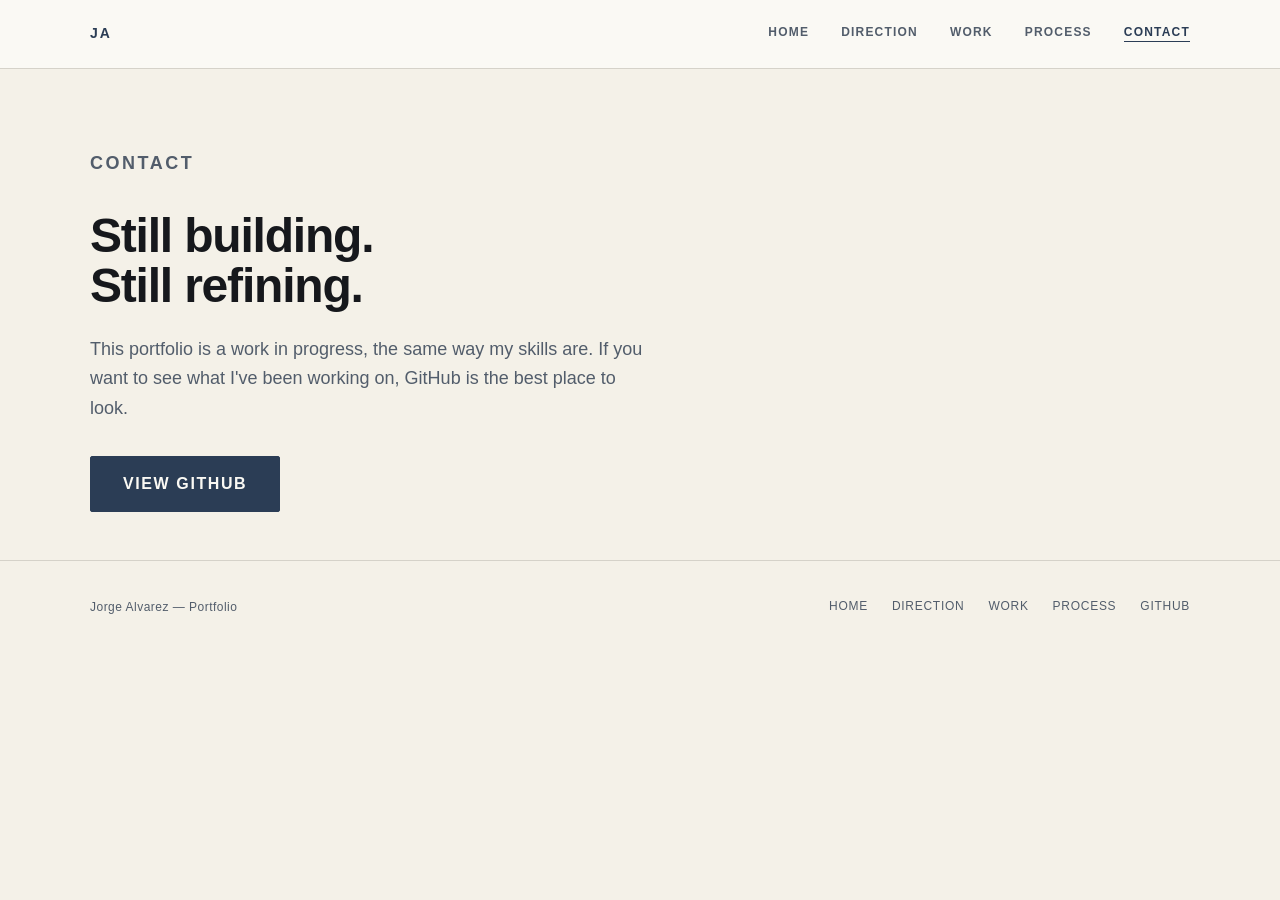
==== contact.html @ 1d18a146 "Rebuild portfolio as multi-page site" ====
<!DOCTYPE html>
<html lang="en">
<head>
    <meta charset="UTF-8">
    <meta name="viewport" content="width=device-width, initial-scale=1.0">
    <meta name="description" content="Jorge Alvarez — Contact.">
    <title>Contact — Jorge Alvarez</title>
    <link rel="stylesheet" href="styles.css">
</head>
<body>

    <nav class="navbar">
        <div class="container">
            <div class="nav-brand">JA</div>
            <ul class="nav-menu">
                <li><a href="index.html">Home</a></li>
                <li><a href="direction.html">Direction</a></li>
                <li><a href="work.html">Work</a></li>
                <li><a href="process.html">Process</a></li>
                <li><a href="contact.html">Contact</a></li>
            </ul>
        </div>
    </nav>

    <section class="contact-section">
        <div class="container">
            <div class="contact-body">
                <p class="section-label">Contact</p>
                <h1>Still building.<br>Still refining.</h1>
                <p>This portfolio is a work in progress, the same way my skills are. If you want to see what I've been working on, GitHub is the best place to look.</p>
                <div class="contact-actions">
                    <a href="https://github.com/jdalvarez69" class="btn btn-primary btn-lg" target="_blank" rel="noopener noreferrer">View GitHub</a>
                </div>
            </div>
        </div>
    </section>

    <footer class="footer">
        <div class="container">
            <p>Jorge Alvarez — Portfolio</p>
            <ul class="footer-links">
                <li><a href="index.html">Home</a></li>
                <li><a href="direction.html">Direction</a></li>
                <li><a href="work.html">Work</a></li>
                <li><a href="process.html">Process</a></li>
                <li><a href="https://github.com/jdalvarez69" target="_blank" rel="noopener noreferrer">GitHub</a></li>
            </ul>
        </div>
    </footer>

    <script src="script.js"></script>
</body>
</html>
---- styles.css ----
/* =============================================
   SHARED STYLES — Jorge Alvarez Portfolio
   Used by: index.html, direction.html,
            work.html, process.html, contact.html
   ============================================= */

/* ----- Reset ----- */
*, *::before, *::after {
    margin: 0;
    padding: 0;
    box-sizing: border-box;
}

/* ----- Design Tokens ----- */
:root {
    --color-bg:        #f4f1e8;
    --color-surface:   #faf9f4;
    --color-text:      #16181c;
    --color-muted:     #525d6b;
    --color-accent:    #2b3d55;
    --color-accent2:   #4a6280;
    --color-border:    #d5d2c9;
    --color-tag-bg:    #edeae0;

    --font-sans: "Avenir Next", "Segoe UI", "Helvetica Neue", Arial, sans-serif;

    --text-xs:   0.75rem;
    --text-sm:   0.875rem;
    --text-base: 1rem;
    --text-lg:   1.125rem;
    --text-xl:   1.3rem;
    --text-h2:   clamp(1.5rem, 2.8vw, 2.1rem);
    --text-h1:   clamp(2.4rem, 5.5vw, 4.2rem);

    --sp-1: 0.5rem;
    --sp-2: 1rem;
    --sp-3: 1.5rem;
    --sp-4: 2rem;
    --sp-5: 3rem;
    --sp-6: 5rem;

    --radius: 2px;
    --transition: 140ms ease;
}

/* ----- Base ----- */
html { scroll-behavior: smooth; }

body {
    font-family: var(--font-sans);
    font-size: var(--text-base);
    line-height: 1.65;
    color: var(--color-text);
    background: var(--color-bg);
}

a {
    color: inherit;
    text-decoration: none;
}

img {
    display: block;
    max-width: 100%;
}

/* ----- Layout ----- */
.container {
    width: min(1100px, 92%);
    margin: 0 auto;
}

/* ----- Navigation ----- */
.navbar {
    position: sticky;
    top: 0;
    z-index: 40;
    background: var(--color-surface);
    border-bottom: 1px solid var(--color-border);
    transition: border-color var(--transition);
}

.navbar.scrolled {
    border-bottom-color: #b8b5ac;
}

.navbar .container {
    min-height: 68px;
    display: flex;
    align-items: center;
    justify-content: space-between;
    gap: var(--sp-3);
}

.nav-brand {
    font-size: var(--text-sm);
    font-weight: 800;
    letter-spacing: 0.14em;
    text-transform: uppercase;
    color: var(--color-accent);
    flex-shrink: 0;
}

.nav-menu {
    list-style: none;
    display: flex;
    gap: var(--sp-4);
}

.nav-menu a {
    font-size: var(--text-xs);
    font-weight: 600;
    letter-spacing: 0.1em;
    text-transform: uppercase;
    color: var(--color-muted);
    transition: color var(--transition);
    padding-bottom: 2px;
    border-bottom: 1px solid transparent;
}

.nav-menu a:hover {
    color: var(--color-text);
}

.nav-menu a.active {
    color: var(--color-accent);
    border-bottom-color: var(--color-accent);
}

/* ----- Typography ----- */
h1 {
    font-size: var(--text-h1);
    line-height: 1.04;
    letter-spacing: -0.025em;
    font-weight: 700;
}

h2 {
    font-size: var(--text-h2);
    line-height: 1.2;
    letter-spacing: -0.015em;
    font-weight: 700;
    margin-bottom: var(--sp-3);
}

h3 {
    font-size: var(--text-sm);
    font-weight: 700;
    letter-spacing: 0.08em;
    text-transform: uppercase;
    color: var(--color-muted);
    margin-bottom: var(--sp-2);
}

p { margin-bottom: var(--sp-2); }
p:last-child { margin-bottom: 0; }

ul { padding-left: 1.1rem; }
li { margin-bottom: 0.4rem; line-height: 1.5; }

/* ----- Sections ----- */
.section { padding: var(--sp-5) 0; }

.section-label {
    font-size: var(--text-xs);
    font-weight: 700;
    letter-spacing: 0.14em;
    text-transform: uppercase;
    color: var(--color-muted);
    margin-bottom: var(--sp-2);
}

.section-rule {
    border: none;
    border-top: 1px solid var(--color-border);
    margin: var(--sp-5) 0;
}

.section-intro {
    max-width: 680px;
    color: var(--color-muted);
    font-size: var(--text-lg);
    margin-bottom: var(--sp-4);
}

/* ----- Buttons ----- */
.btn {
    display: inline-block;
    border: 1px solid var(--color-accent);
    padding: 0.7rem 1.4rem;
    font-size: var(--text-xs);
    font-weight: 700;
    letter-spacing: 0.1em;
    text-transform: uppercase;
    transition: background var(--transition), color var(--transition);
    border-radius: var(--radius);
    cursor: pointer;
}

.btn-primary {
    background: var(--color-accent);
    color: #faf9f4;
}

.btn-primary:hover {
    background: #1d2d42;
}

.btn-outline {
    background: transparent;
    color: var(--color-accent);
}

.btn-outline:hover {
    background: var(--color-accent);
    color: #faf9f4;
}

/* ----- Tags ----- */
.tag {
    display: inline-block;
    background: var(--color-tag-bg);
    border: 1px solid var(--color-border);
    padding: 0.2rem 0.6rem;
    font-size: var(--text-xs);
    letter-spacing: 0.06em;
    color: var(--color-muted);
    border-radius: var(--radius);
}

/* ----- Status label ----- */
.status {
    display: inline-block;
    font-size: var(--text-xs);
    font-weight: 700;
    letter-spacing: 0.1em;
    text-transform: uppercase;
    padding: 0.2rem 0.55rem;
    border-radius: var(--radius);
}

.status-completed {
    background: #e5f0e5;
    color: #2f6030;
}

.status-current {
    background: #e5ecf5;
    color: var(--color-accent);
}

.status-concept {
    background: var(--color-tag-bg);
    color: var(--color-muted);
}

/* ----- Surface cards ----- */
.card {
    background: var(--color-surface);
    border: 1px solid var(--color-border);
    padding: var(--sp-3);
    border-radius: var(--radius);
}

/* ----- Visual Panel (abstract placeholder) ----- */
.visual-panel {
    background: var(--color-surface);
    border: 1px solid var(--color-border);
    border-radius: var(--radius);
    overflow: hidden;
    position: relative;
}

.visual-panel-inner {
    padding: var(--sp-4);
    display: grid;
    gap: var(--sp-2);
}

.vp-row {
    display: flex;
    gap: var(--sp-2);
    align-items: flex-start;
}

.vp-block {
    background: var(--color-tag-bg);
    border: 1px solid var(--color-border);
    border-radius: var(--radius);
    flex: 1;
    height: 38px;
}

.vp-block-sm {
    flex: 0 0 28px;
    height: 28px;
    background: #d5d2c9;
}

.vp-block-accent {
    background: #c4cfd9;
    border-color: #a9b8c6;
}

.vp-bar {
    height: 8px;
    border-radius: 1px;
    background: var(--color-border);
}

.vp-bar-fill {
    height: 100%;
    background: var(--color-accent2);
    border-radius: 1px;
}

/* ----- Project card image placeholder ----- */
.project-thumb {
    width: 100%;
    aspect-ratio: 16 / 7;
    background: var(--color-tag-bg);
    border-bottom: 1px solid var(--color-border);
    display: flex;
    align-items: center;
    justify-content: center;
    position: relative;
    overflow: hidden;
}

.project-thumb-inner {
    display: grid;
    grid-template-columns: repeat(4, 1fr);
    grid-template-rows: repeat(3, 1fr);
    gap: 6px;
    padding: var(--sp-3);
    width: 100%;
    height: 100%;
}

.project-thumb-inner span {
    display: block;
    background: var(--color-border);
    border-radius: 1px;
}

.project-thumb-inner span:nth-child(1) { grid-column: span 2; background: #c4cfd9; }
.project-thumb-inner span:nth-child(5) { grid-column: span 3; }
.project-thumb-inner span:nth-child(9) { grid-column: span 2; background: #cdd5dc; }

/* ----- Footer ----- */
.footer {
    border-top: 1px solid var(--color-border);
    padding: var(--sp-4) 0;
}

.footer .container {
    display: flex;
    align-items: center;
    justify-content: space-between;
    gap: var(--sp-3);
    flex-wrap: wrap;
}

.footer p {
    margin: 0;
    font-size: var(--text-xs);
    color: var(--color-muted);
    letter-spacing: 0.04em;
}

.footer-links {
    list-style: none;
    display: flex;
    gap: var(--sp-3);
}

.footer-links a {
    font-size: var(--text-xs);
    letter-spacing: 0.06em;
    text-transform: uppercase;
    color: var(--color-muted);
    transition: color var(--transition);
}

.footer-links a:hover { color: var(--color-text); }

/* ==============================================
   HOME PAGE
   ============================================== */
.home-hero {
    padding: var(--sp-6) 0 var(--sp-5);
    border-bottom: 1px solid var(--color-border);
}

.home-hero h1 {
    margin-bottom: var(--sp-2);
}

.hero-role {
    font-size: var(--text-lg);
    font-weight: 700;
    color: var(--color-accent);
    margin-bottom: var(--sp-2);
}

.hero-body {
    max-width: 640px;
    color: var(--color-muted);
    font-size: var(--text-lg);
    line-height: 1.6;
    margin-bottom: var(--sp-2);
}

.hero-path {
    max-width: 640px;
    color: var(--color-muted);
    font-size: var(--text-base);
    margin-bottom: var(--sp-4);
}

/* Home nav cards */
.home-nav-cards {
    display: grid;
    grid-template-columns: repeat(3, minmax(0, 1fr));
    gap: var(--sp-3);
    margin-top: var(--sp-5);
}

.home-nav-card {
    background: var(--color-surface);
    border: 1px solid var(--color-border);
    padding: var(--sp-3);
    border-radius: var(--radius);
    display: flex;
    flex-direction: column;
    gap: var(--sp-2);
    transition: border-color var(--transition);
    text-decoration: none;
    color: inherit;
}

.home-nav-card:hover {
    border-color: var(--color-accent2);
}

.hnc-label {
    font-size: var(--text-xs);
    font-weight: 700;
    letter-spacing: 0.1em;
    text-transform: uppercase;
    color: var(--color-accent);
}

.hnc-title {
    font-size: var(--text-xl);
    font-weight: 700;
    letter-spacing: -0.01em;
    color: var(--color-text);
}

.hnc-desc {
    font-size: var(--text-sm);
    color: var(--color-muted);
    line-height: 1.5;
    flex: 1;
}

.hnc-arrow {
    font-size: var(--text-sm);
    color: var(--color-accent);
    align-self: flex-end;
}

/* Home visual panel */
.home-visual-row {
    display: grid;
    grid-template-columns: 1fr 1fr;
    gap: var(--sp-3);
    margin-top: var(--sp-4);
    align-items: start;
}

.hvr-text h2 {
    margin-bottom: var(--sp-2);
}

.hvr-text p {
    color: var(--color-muted);
    max-width: 480px;
}

/* ==============================================
   DIRECTION PAGE
   ============================================== */
.direction-intro {
    max-width: 700px;
    margin-bottom: var(--sp-5);
}

.direction-intro h2 { margin-bottom: var(--sp-2); }

.direction-intro p {
    color: var(--color-muted);
    font-size: var(--text-lg);
}

.research-grid {
    display: grid;
    grid-template-columns: repeat(3, minmax(0, 1fr));
    gap: var(--sp-3);
}

.research-item {
    background: var(--color-surface);
    border: 1px solid var(--color-border);
    padding: var(--sp-3);
    border-radius: var(--radius);
}

.research-item h3 { margin-bottom: var(--sp-1); }

.research-item p {
    font-size: var(--text-sm);
    color: var(--color-muted);
    margin: 0;
}

.path-section {
    margin-top: var(--sp-5);
    display: grid;
    grid-template-columns: 1fr 1fr;
    gap: var(--sp-5);
    align-items: start;
}

.path-text h2 { margin-bottom: var(--sp-2); }
.path-text p { color: var(--color-muted); }

.path-items {
    display: flex;
    flex-direction: column;
    gap: var(--sp-2);
}

.path-item {
    background: var(--color-surface);
    border: 1px solid var(--color-border);
    border-left: 3px solid var(--color-accent2);
    padding: var(--sp-2) var(--sp-3);
    border-radius: var(--radius);
}

.path-item h3 { color: var(--color-accent); }
.path-item p { font-size: var(--text-sm); color: var(--color-muted); margin: 0; }

.skills-row {
    display: grid;
    grid-template-columns: repeat(6, minmax(0, 1fr));
    gap: var(--sp-2);
    margin-top: var(--sp-3);
}

.skill-chip {
    background: var(--color-surface);
    border: 1px solid var(--color-border);
    padding: var(--sp-2) var(--sp-2);
    text-align: center;
    font-size: var(--text-sm);
    font-weight: 600;
    color: var(--color-text);
    border-radius: var(--radius);
}

/* ==============================================
   WORK PAGE
   ============================================== */
.work-intro {
    max-width: 640px;
    margin-bottom: var(--sp-5);
}

.work-intro h2 { margin-bottom: var(--sp-2); }

.work-intro p {
    font-size: var(--text-lg);
    color: var(--color-muted);
}

.projects-list {
    display: flex;
    flex-direction: column;
    gap: var(--sp-4);
}

.project-item {
    background: var(--color-surface);
    border: 1px solid var(--color-border);
    border-radius: var(--radius);
    overflow: hidden;
    display: grid;
    grid-template-columns: 1fr 2fr;
}

.project-item-visual {
    background: var(--color-tag-bg);
    border-right: 1px solid var(--color-border);
    min-height: 180px;
    display: flex;
    align-items: center;
    justify-content: center;
    padding: var(--sp-3);
}

.project-item-visual-grid {
    width: 100%;
    display: grid;
    grid-template-columns: repeat(3, 1fr);
    grid-template-rows: repeat(4, 1fr);
    gap: 5px;
    aspect-ratio: 4 / 3;
}

.project-item-visual-grid span {
    display: block;
    background: var(--color-border);
    border-radius: 1px;
}

.project-item-visual-grid span:nth-child(1) { grid-column: span 2; background: #c4cfd9; }
.project-item-visual-grid span:nth-child(4) { grid-column: span 3; }
.project-item-visual-grid span:nth-child(7) { grid-column: span 2; background: #cdd5dc; }
.project-item-visual-grid span:nth-child(10) { grid-column: span 3; }

.project-item-body {
    padding: var(--sp-3) var(--sp-4);
}

.project-item-header {
    display: flex;
    align-items: center;
    gap: var(--sp-2);
    margin-bottom: var(--sp-2);
    flex-wrap: wrap;
}

.project-item-header h2 {
    font-size: var(--text-xl);
    margin: 0;
}

.project-item-desc {
    color: var(--color-muted);
    margin-bottom: var(--sp-2);
    font-size: var(--text-base);
}

.project-meta-row {
    display: flex;
    flex-wrap: wrap;
    gap: var(--sp-1);
    margin-top: var(--sp-2);
}

.project-demonstrates {
    margin-top: var(--sp-2);
    font-size: var(--text-sm);
    color: var(--color-muted);
}

.project-demonstrates strong {
    color: var(--color-text);
    font-weight: 600;
}

/* ==============================================
   PROCESS PAGE
   ============================================== */
.process-intro {
    max-width: 680px;
    margin-bottom: var(--sp-5);
}

.process-intro h2 { margin-bottom: var(--sp-2); }
.process-intro p { color: var(--color-muted); font-size: var(--text-lg); }

.process-steps-list {
    display: flex;
    flex-direction: column;
    gap: 0;
    border: 1px solid var(--color-border);
    border-radius: var(--radius);
    overflow: hidden;
}

.process-step {
    display: grid;
    grid-template-columns: 72px 1fr;
    align-items: stretch;
    border-bottom: 1px solid var(--color-border);
    background: var(--color-surface);
}

.process-step:last-child { border-bottom: none; }

.process-step-num {
    display: flex;
    align-items: center;
    justify-content: center;
    font-size: 1.5rem;
    font-weight: 800;
    color: var(--color-accent2);
    background: var(--color-tag-bg);
    border-right: 1px solid var(--color-border);
    letter-spacing: -0.03em;
}

.process-step-body {
    padding: var(--sp-3) var(--sp-4);
}

.process-step-body h3 {
    font-size: var(--text-base);
    text-transform: none;
    letter-spacing: 0;
    color: var(--color-text);
    font-weight: 700;
    margin-bottom: var(--sp-1);
}

.process-step-body p {
    font-size: var(--text-sm);
    color: var(--color-muted);
    margin: 0;
}

.ai-panel {
    margin-top: var(--sp-5);
    background: var(--color-surface);
    border: 1px solid var(--color-border);
    border-left: 3px solid var(--color-accent2);
    padding: var(--sp-4);
    border-radius: var(--radius);
    display: grid;
    grid-template-columns: 1fr 1fr;
    gap: var(--sp-4);
}

.ai-panel h2 {
    margin-bottom: var(--sp-2);
}

.ai-panel h3 {
    text-transform: none;
    letter-spacing: 0;
    font-size: var(--text-base);
    color: var(--color-text);
}

.ai-panel p, .ai-panel li {
    font-size: var(--text-sm);
    color: var(--color-muted);
}

.ai-panel-text p {
    font-size: var(--text-sm);
    color: var(--color-muted);
    margin-bottom: var(--sp-2);
}

.ai-panel-items {
    display: grid;
    grid-template-columns: 1fr 1fr;
    gap: var(--sp-3);
}

.ai-panel-item strong {
    display: block;
    font-size: var(--text-sm);
    color: var(--color-text);
    margin-bottom: 4px;
}

.ai-panel-item p {
    font-size: var(--text-sm);
    color: var(--color-muted);
    margin: 0;
}

.btn-lg {
    padding: 14px 32px;
    font-size: var(--text-base);
}

/* ==============================================
   CONTACT PAGE
   ============================================== */
.contact-section {
    padding: var(--sp-6) 0 var(--sp-5);
}

.contact-body {
    max-width: 560px;
}

.contact-body h1 {
    font-size: clamp(2rem, 4vw, 3rem);
    margin-bottom: var(--sp-3);
}

.contact-body p {
    font-size: var(--text-lg);
    color: var(--color-muted);
    margin-bottom: var(--sp-4);
}

.contact-actions {
    display: flex;
    gap: var(--sp-2);
    flex-wrap: wrap;
}

/* ==============================================
   RESPONSIVE
   ============================================== */
@media (max-width: 900px) {
    .home-nav-cards {
        grid-template-columns: repeat(2, minmax(0, 1fr));
    }

    .research-grid {
        grid-template-columns: repeat(2, minmax(0, 1fr));
    }

    .path-section {
        grid-template-columns: 1fr;
        gap: var(--sp-4);
    }

    .skills-row {
        grid-template-columns: repeat(3, minmax(0, 1fr));
    }

    .project-item {
        grid-template-columns: 1fr;
    }

    .project-item-visual {
        border-right: none;
        border-bottom: 1px solid var(--color-border);
        min-height: 120px;
    }

    .ai-panel {
        grid-template-columns: 1fr;
        gap: var(--sp-3);
    }

    .home-visual-row {
        grid-template-columns: 1fr;
    }
}

@media (max-width: 640px) {
    .navbar .container {
        flex-direction: column;
        align-items: flex-start;
        padding: var(--sp-2) 0;
        gap: var(--sp-2);
    }

    .nav-menu {
        gap: var(--sp-2);
        flex-wrap: wrap;
    }

    .home-nav-cards {
        grid-template-columns: 1fr;
    }

    .research-grid {
        grid-template-columns: 1fr;
    }

    .skills-row {
        grid-template-columns: repeat(2, minmax(0, 1fr));
    }

    .process-step {
        grid-template-columns: 48px 1fr;
    }

    .process-step-num {
        font-size: 1.2rem;
    }

    h1 { letter-spacing: -0.02em; }
}

@media (prefers-reduced-motion: reduce) {
    *, *::before, *::after {
        animation: none !important;
        transition: none !important;
    }
}

@media print {
    .navbar { display: none; }
    body { background: white; }
    a { text-decoration: underline; }
}
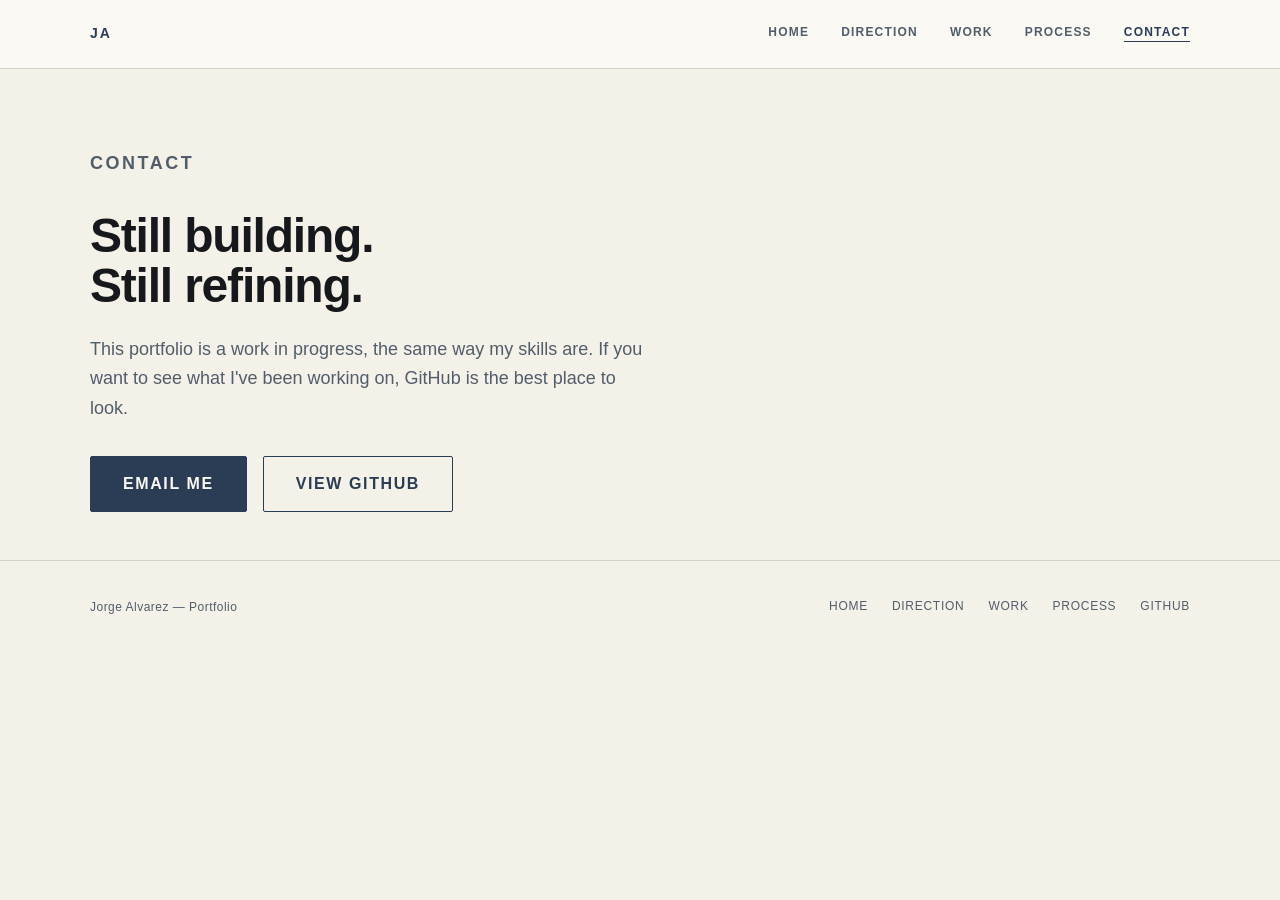
==== commit 9c425089: "Update contact information and clean repo" ====
--- a/contact.html
+++ b/contact.html
@@ -29,7 +29,8 @@
                 <h1>Still building.<br>Still refining.</h1>
                 <p>This portfolio is a work in progress, the same way my skills are. If you want to see what I've been working on, GitHub is the best place to look.</p>
                 <div class="contact-actions">
-                    <a href="https://github.com/jdalvarez69" class="btn btn-primary btn-lg" target="_blank" rel="noopener noreferrer">View GitHub</a>
+                    <a href="mailto:jda69@njit.edu" class="btn btn-primary btn-lg">Email Me</a>
+                    <a href="https://github.com/jdalvarez69" class="btn btn-outline btn-lg" target="_blank" rel="noopener noreferrer">View GitHub</a>
                 </div>
             </div>
         </div>
--- a/styles.css
+++ b/styles.css
@@ -46,17 +46,30 @@
 /* ----- Base ----- */
 html { scroll-behavior: smooth; }
 
+/* Page entrance animation */
+@keyframes pageFadeIn {
+    from { opacity: 0; transform: translateY(5px); }
+    to   { opacity: 1; transform: translateY(0); }
+}
+
 body {
     font-family: var(--font-sans);
     font-size: var(--text-base);
     line-height: 1.65;
     color: var(--color-text);
     background: var(--color-bg);
+    animation: pageFadeIn 260ms ease-out both;
 }
 
 a {
     color: inherit;
     text-decoration: none;
+}
+
+a:focus-visible,
+.btn:focus-visible {
+    outline: 2px solid var(--color-accent);
+    outline-offset: 3px;
 }
 
 img {
@@ -418,6 +431,28 @@
     margin-bottom: var(--sp-4);
 }
 
+/* Hero two-column layout with profile image */
+.hero-layout {
+    display: grid;
+    grid-template-columns: 1fr 200px;
+    gap: var(--sp-5);
+    align-items: center;
+}
+
+.hero-profile {
+    margin: 0;
+}
+
+.hero-profile img {
+    width: 100%;
+    aspect-ratio: 3 / 4;
+    object-fit: cover;
+    object-position: top center;
+    border: 1px solid var(--color-border);
+    border-radius: var(--radius);
+    display: block;
+}
+
 /* Home nav cards */
 .home-nav-cards {
     display: grid;
@@ -434,13 +469,15 @@
     display: flex;
     flex-direction: column;
     gap: var(--sp-2);
-    transition: border-color var(--transition);
+    transition: border-color var(--transition), transform var(--transition), box-shadow var(--transition);
     text-decoration: none;
     color: inherit;
 }
 
 .home-nav-card:hover {
     border-color: var(--color-accent2);
+    transform: translateY(-2px);
+    box-shadow: 0 4px 16px rgba(43,61,85,0.07);
 }
 
 .hnc-label {
@@ -487,6 +524,112 @@
 .hvr-text p {
     color: var(--color-muted);
     max-width: 480px;
+}
+
+/* Hero CTA row */
+.hero-cta {
+    display: flex;
+    gap: var(--sp-2);
+    flex-wrap: wrap;
+    margin-top: var(--sp-4);
+}
+
+/* Home Project Board */
+.home-board {
+    background: var(--color-surface);
+    border: 1px solid var(--color-border);
+    border-radius: var(--radius);
+    overflow: hidden;
+    font-size: var(--text-xs);
+    user-select: none;
+    align-self: start;
+}
+
+.hb-header {
+    display: flex;
+    align-items: center;
+    justify-content: space-between;
+    padding: 9px 14px;
+    border-bottom: 1px solid var(--color-border);
+    background: var(--color-tag-bg);
+}
+
+.hb-header-title {
+    font-size: var(--text-xs);
+    font-weight: 700;
+    letter-spacing: 0.1em;
+    text-transform: uppercase;
+    color: var(--color-muted);
+}
+
+.hb-badge {
+    font-size: 0.68rem;
+    font-weight: 700;
+    letter-spacing: 0.08em;
+    text-transform: uppercase;
+    color: #2f6030;
+    background: #e5f0e5;
+    padding: 2px 8px;
+    border-radius: var(--radius);
+}
+
+.hb-lanes {
+    display: grid;
+    grid-template-columns: repeat(3, 1fr);
+}
+
+.hb-lane {
+    padding: 12px 10px;
+    border-right: 1px solid var(--color-border);
+}
+
+.hb-lane:last-child {
+    border-right: none;
+}
+
+.hb-lane-label {
+    font-size: 0.65rem;
+    font-weight: 700;
+    letter-spacing: 0.1em;
+    text-transform: uppercase;
+    color: var(--color-muted);
+    margin-bottom: 8px;
+    padding-bottom: 6px;
+    border-bottom: 1px solid var(--color-border);
+}
+
+.hb-task {
+    background: var(--color-bg);
+    border: 1px solid var(--color-border);
+    border-radius: var(--radius);
+    padding: 5px 8px;
+    margin-bottom: 5px;
+    font-size: 0.7rem;
+    line-height: 1.4;
+    color: var(--color-text);
+}
+
+.hb-task:last-child { margin-bottom: 0; }
+
+.hb-task.hb-done {
+    color: var(--color-muted);
+    display: flex;
+    align-items: flex-start;
+    gap: 5px;
+}
+
+.hb-task.hb-done::before {
+    content: "✓";
+    color: #2f6030;
+    font-size: 0.65rem;
+    flex-shrink: 0;
+    margin-top: 1px;
+}
+
+.hb-task.hb-active {
+    border-color: var(--color-accent2);
+    color: var(--color-accent);
+    font-weight: 600;
 }
 
 /* ==============================================
@@ -670,6 +813,89 @@
 .project-demonstrates strong {
     color: var(--color-text);
     font-weight: 600;
+}
+
+/* ----- Project Image Slots ----- */
+.project-figure {
+    margin: 0;
+    position: relative;
+    background: var(--color-surface);
+    border-right: 1px solid var(--color-border);
+    min-height: 180px;
+    display: flex;
+    flex-direction: column;
+    overflow: hidden;
+}
+
+.project-figure img {
+    width: 100%;
+    flex: 1;
+    min-height: 0;
+    object-fit: cover;
+    display: block;
+}
+
+.project-figure figcaption {
+    padding: 6px 12px;
+    font-size: 0.68rem;
+    letter-spacing: 0.06em;
+    color: var(--color-muted);
+    background: var(--color-tag-bg);
+    border-top: 1px solid var(--color-border);
+    text-transform: uppercase;
+    line-height: 1.3;
+    flex-shrink: 0;
+}
+
+/* Intentional labeled fallback when image file is not yet present */
+.project-figure.img-missing {
+    justify-content: center;
+    align-items: center;
+    background: var(--color-bg);
+}
+
+.project-figure.img-missing::before {
+    content: attr(data-label);
+    position: absolute;
+    top: 50%;
+    left: 50%;
+    transform: translate(-50%, -50%);
+    font-size: 0.65rem;
+    letter-spacing: 0.14em;
+    text-transform: uppercase;
+    color: #c8c5bc;
+    white-space: nowrap;
+    text-align: center;
+}
+
+.project-figure.img-missing img,
+.project-figure.img-missing figcaption {
+    display: none;
+}
+
+/* Full-width figure blocks on direction/process pages */
+.page-figure {
+    margin: var(--sp-4) 0 0;
+    border: 1px solid var(--color-border);
+    border-radius: var(--radius);
+    overflow: hidden;
+    background: var(--color-surface);
+}
+
+.page-figure img {
+    width: 100%;
+    display: block;
+}
+
+.page-figure figcaption {
+    padding: 8px 16px;
+    font-size: 0.68rem;
+    letter-spacing: 0.06em;
+    text-transform: uppercase;
+    color: var(--color-muted);
+    background: var(--color-tag-bg);
+    border-top: 1px solid var(--color-border);
+    line-height: 1.3;
 }
 
 /* ==============================================
@@ -858,6 +1084,25 @@
     .home-visual-row {
         grid-template-columns: 1fr;
     }
+
+    .hb-lanes {
+        grid-template-columns: 1fr;
+    }
+
+    .hb-lane {
+        border-right: none;
+        border-bottom: 1px solid var(--color-border);
+    }
+
+    .hb-lane:last-child {
+        border-bottom: none;
+    }
+
+    .project-figure {
+        border-right: none;
+        border-bottom: 1px solid var(--color-border);
+        min-height: 140px;
+    }
 }
 
 @media (max-width: 640px) {
@@ -893,6 +1138,14 @@
         font-size: 1.2rem;
     }
 
+    .hero-layout {
+        grid-template-columns: 1fr;
+    }
+
+    .hero-profile {
+        max-width: 160px;
+    }
+
     h1 { letter-spacing: -0.02em; }
 }
 
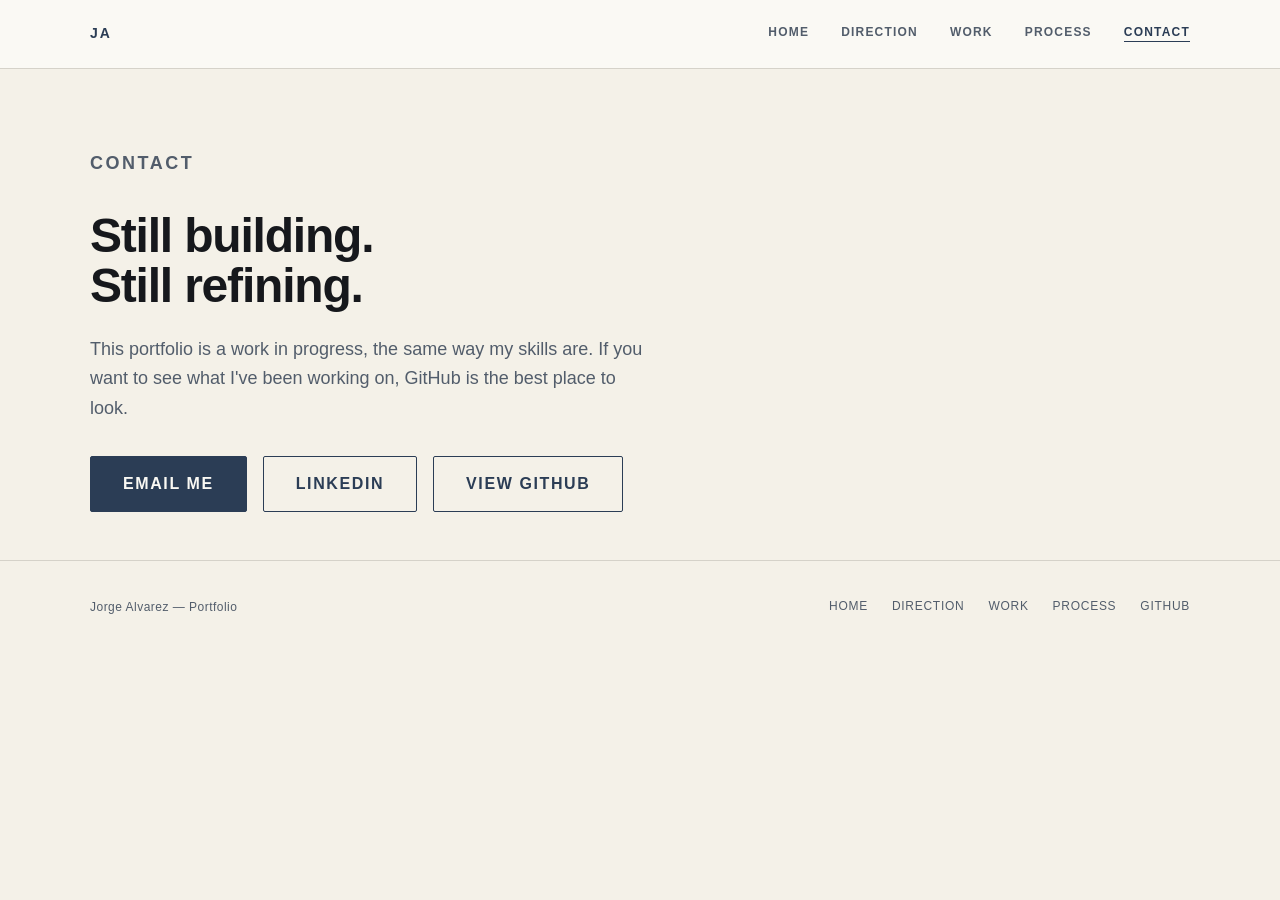
==== commit e3f7fe02: "Add LinkedIn contact link" ====
--- a/contact.html
+++ b/contact.html
@@ -30,6 +30,7 @@
                 <p>This portfolio is a work in progress, the same way my skills are. If you want to see what I've been working on, GitHub is the best place to look.</p>
                 <div class="contact-actions">
                     <a href="mailto:jda69@njit.edu" class="btn btn-primary btn-lg">Email Me</a>
+                    <a href="https://www.linkedin.com/in/jorge-alvarez-75b151226/" class="btn btn-outline btn-lg" target="_blank" rel="noopener noreferrer">LinkedIn</a>
                     <a href="https://github.com/jdalvarez69" class="btn btn-outline btn-lg" target="_blank" rel="noopener noreferrer">View GitHub</a>
                 </div>
             </div>
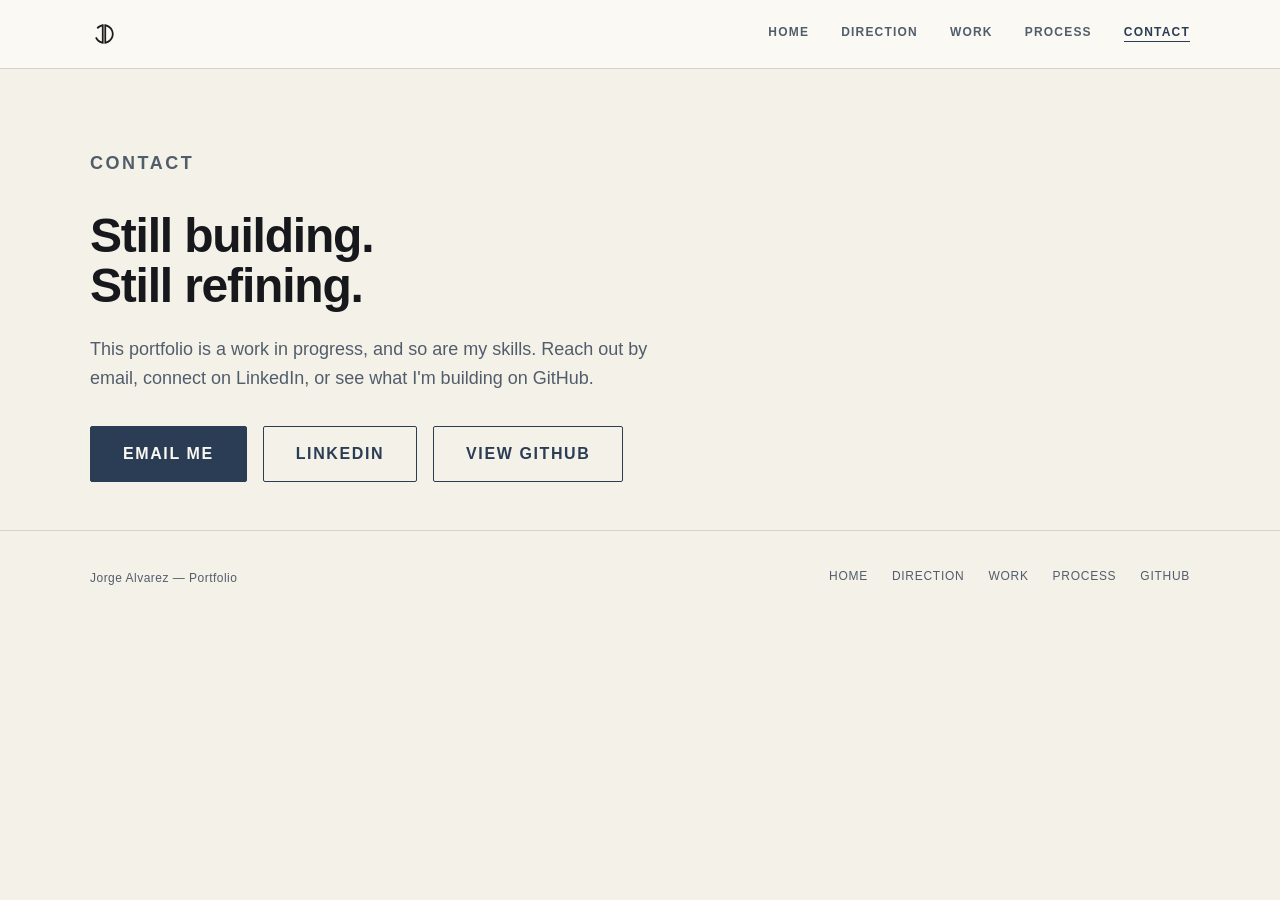
==== commit e8200422: "Add project link and monogram branding" ====
--- a/contact.html
+++ b/contact.html
@@ -5,13 +5,16 @@
     <meta name="viewport" content="width=device-width, initial-scale=1.0">
     <meta name="description" content="Jorge Alvarez — Contact.">
     <title>Contact — Jorge Alvarez</title>
+    <link rel="icon" type="image/svg+xml" href="assets/images/brand/ja-monogram.svg">
     <link rel="stylesheet" href="styles.css">
 </head>
 <body>
 
     <nav class="navbar">
         <div class="container">
-            <div class="nav-brand">JA</div>
+            <div class="nav-brand" aria-label="Jorge Alvarez">
+                <img src="assets/images/brand/ja-monogram.svg" alt="JA" class="nav-logo">
+            </div>
             <ul class="nav-menu">
                 <li><a href="index.html">Home</a></li>
                 <li><a href="direction.html">Direction</a></li>
@@ -27,7 +30,7 @@
             <div class="contact-body">
                 <p class="section-label">Contact</p>
                 <h1>Still building.<br>Still refining.</h1>
-                <p>This portfolio is a work in progress, the same way my skills are. If you want to see what I've been working on, GitHub is the best place to look.</p>
+                <p>This portfolio is a work in progress, and so are my skills. Reach out by email, connect on LinkedIn, or see what I'm building on GitHub.</p>
                 <div class="contact-actions">
                     <a href="mailto:jda69@njit.edu" class="btn btn-primary btn-lg">Email Me</a>
                     <a href="https://www.linkedin.com/in/jorge-alvarez-75b151226/" class="btn btn-outline btn-lg" target="_blank" rel="noopener noreferrer">LinkedIn</a>
--- a/styles.css
+++ b/styles.css
@@ -106,12 +106,14 @@
 }
 
 .nav-brand {
-    font-size: var(--text-sm);
-    font-weight: 800;
-    letter-spacing: 0.14em;
-    text-transform: uppercase;
-    color: var(--color-accent);
     flex-shrink: 0;
+    line-height: 0;
+}
+
+.nav-logo {
+    height: 28px;
+    width: auto;
+    display: block;
 }
 
 .nav-menu {
@@ -658,6 +660,12 @@
     border: 1px solid var(--color-border);
     padding: var(--sp-3);
     border-radius: var(--radius);
+    transition: border-color var(--transition), box-shadow var(--transition);
+}
+
+.research-item:hover {
+    border-color: var(--color-accent2);
+    box-shadow: 0 2px 8px rgba(0,0,0,0.05);
 }
 
 .research-item h3 { margin-bottom: var(--sp-1); }
@@ -691,6 +699,11 @@
     border-left: 3px solid var(--color-accent2);
     padding: var(--sp-2) var(--sp-3);
     border-radius: var(--radius);
+    transition: box-shadow var(--transition);
+}
+
+.path-item:hover {
+    box-shadow: 0 2px 8px rgba(0,0,0,0.05);
 }
 
 .path-item h3 { color: var(--color-accent); }
@@ -742,6 +755,11 @@
     overflow: hidden;
     display: grid;
     grid-template-columns: 1fr 2fr;
+    transition: box-shadow var(--transition);
+}
+
+.project-item:hover {
+    box-shadow: 0 3px 12px rgba(0,0,0,0.07);
 }
 
 .project-item-visual {
@@ -804,10 +822,21 @@
     margin-top: var(--sp-2);
 }
 
+.project-actions {
+    display: flex;
+    flex-wrap: wrap;
+    gap: var(--sp-2);
+    margin-top: var(--sp-3);
+}
+
 .project-demonstrates {
     margin-top: var(--sp-2);
     font-size: var(--text-sm);
     color: var(--color-muted);
+    padding: var(--sp-2) var(--sp-3);
+    background: var(--color-bg);
+    border-left: 2px solid var(--color-border);
+    border-radius: var(--radius);
 }
 
 .project-demonstrates strong {
@@ -924,6 +953,11 @@
     align-items: stretch;
     border-bottom: 1px solid var(--color-border);
     background: var(--color-surface);
+    transition: background var(--transition);
+}
+
+.process-step:hover {
+    background: var(--color-tag-bg);
 }
 
 .process-step:last-child { border-bottom: none; }
@@ -999,6 +1033,16 @@
     gap: var(--sp-3);
 }
 
+.ai-panel-item {
+    padding: var(--sp-2);
+    border-radius: var(--radius);
+    transition: background var(--transition);
+}
+
+.ai-panel-item:hover {
+    background: var(--color-tag-bg);
+}
+
 .ai-panel-item strong {
     display: block;
     font-size: var(--text-sm);
@@ -1147,6 +1191,11 @@
     }
 
     h1 { letter-spacing: -0.02em; }
+
+    .contact-actions .btn {
+        flex: 1 1 100%;
+        text-align: center;
+    }
 }
 
 @media (prefers-reduced-motion: reduce) {
